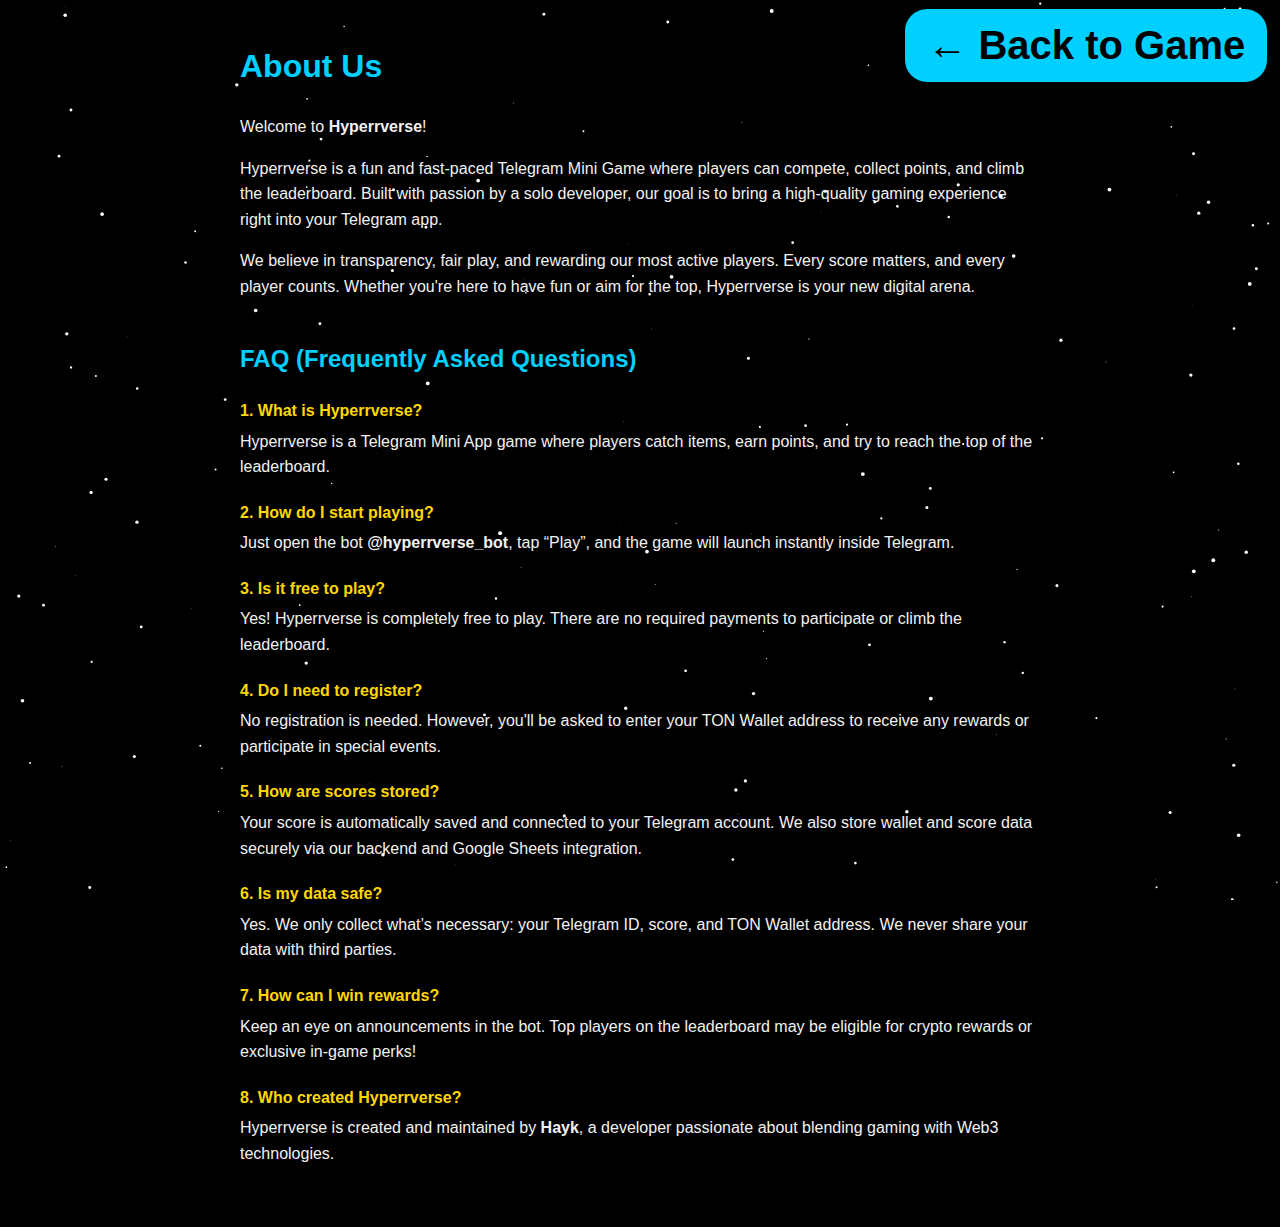
==== faq.html @ d05fb274 "Add files via upload" ====
<!DOCTYPE html>
<html lang="en">
<head>
  <meta charset="UTF-8">
  <title>About Us & FAQ - Hyperrverse</title>
  <style>
    body {
      font-family: Arial, sans-serif;
      background-color: #000000;
      color: #f2f2f2;
      line-height: 1.6;
      padding: 20px;
      max-width: 800px;
      margin: auto;
    }

    h1, h2 {
      color: #00d0ff;
    }

    .section {
      margin-bottom: 40px;
    }

    .faq-item {
      margin-bottom: 20px;
    }

    .faq-question {
      font-weight: bold;
      color: #ffd700;
    }

    .faq-answer {
      margin-top: 5px;
    }
    .custom-button {
    padding: 14px 22px;
    font-size: 40px;
    color: rgb(0, 0, 0);
    background-color: #00d0ff;
    border: none;
    border-radius: 22px;
    transition: background-color 0.3s ease;
    position: absolute;
    top: 1%;
    right: 1%;
    font-weight: bold;
}
canvas {
position: fixed;
top: 0;
left: 0;
width: 100%;
height: 100%;
}
  </style>
  
</head>
<body>
    <canvas id="starCanvas"></canvas>

    <body>

        <div>
          <button class="custom-button" onclick="window.location.href='index.html'">
            ← Back to Game
          </button>
        </div>
      
        <!-- Մնացած About Us և FAQ բովանդակությունը այստեղ -->
      
  <div class="section" id="about">
    <h1>About Us</h1>
    <p>Welcome to <strong>Hyperrverse</strong>!</p>
    <p>Hyperrverse is a fun and fast-paced Telegram Mini Game where players can compete, collect points, and climb the leaderboard. Built with passion by a solo developer, our goal is to bring a high-quality gaming experience right into your Telegram app.</p>
    <p>We believe in transparency, fair play, and rewarding our most active players. Every score matters, and every player counts. Whether you're here to have fun or aim for the top, Hyperrverse is your new digital arena.</p>
  </div>

  <div class="section" id="faq">
    <h2>FAQ (Frequently Asked Questions)</h2>

    <div class="faq-item">
      <div class="faq-question">1. What is Hyperrverse?</div>
      <div class="faq-answer">Hyperrverse is a Telegram Mini App game where players catch items, earn points, and try to reach the top of the leaderboard.</div>
    </div>

    <div class="faq-item">
      <div class="faq-question">2. How do I start playing?</div>
      <div class="faq-answer">Just open the bot <strong>@hyperrverse_bot</strong>, tap “Play”, and the game will launch instantly inside Telegram.</div>
    </div>

    <div class="faq-item">
      <div class="faq-question">3. Is it free to play?</div>
      <div class="faq-answer">Yes! Hyperrverse is completely free to play. There are no required payments to participate or climb the leaderboard.</div>
    </div>

    <div class="faq-item">
      <div class="faq-question">4. Do I need to register?</div>
      <div class="faq-answer">No registration is needed. However, you'll be asked to enter your TON Wallet address to receive any rewards or participate in special events.</div>
    </div>

    <div class="faq-item">
      <div class="faq-question">5. How are scores stored?</div>
      <div class="faq-answer">Your score is automatically saved and connected to your Telegram account. We also store wallet and score data securely via our backend and Google Sheets integration.</div>
    </div>

    <div class="faq-item">
      <div class="faq-question">6. Is my data safe?</div>
      <div class="faq-answer">Yes. We only collect what’s necessary: your Telegram ID, score, and TON Wallet address. We never share your data with third parties.</div>
    </div>

    <div class="faq-item">
      <div class="faq-question">7. How can I win rewards?</div>
      <div class="faq-answer">Keep an eye on announcements in the bot. Top players on the leaderboard may be eligible for crypto rewards or exclusive in-game perks!</div>
    </div>

    <div class="faq-item">
      <div class="faq-question">8. Who created Hyperrverse?</div>
      <div class="faq-answer">Hyperrverse is created and maintained by <strong>Hayk</strong>, a developer passionate about blending gaming with Web3 technologies.</div>
    </div>
  </div>
<script>    const canvas = document.getElementById("starCanvas");
    const ctx = canvas.getContext("2d");
    
    canvas.width = window.innerWidth;
    canvas.height = window.innerHeight;
    
    const stars = [];
    const numStars = 180;
    
    for (let i = 0; i < numStars; i++) {
        stars.push({
            x: Math.random() * canvas.width,
            y: Math.random() * canvas.height,
            radius: Math.random() * 2,
            speed: Math.random() * 0.1 + 0.1,
        });
    }
    
    function drawStars() {
        ctx.clearRect(0, 0, canvas.width, canvas.height);
        ctx.fillStyle = "white";
    
        stars.forEach((star) => {
            ctx.beginPath();
            ctx.arc(star.x, star.y, star.radius, 0, Math.PI * 2);
            ctx.fill();
    
            star.y += star.speed;
            if (star.y > canvas.height) {
                star.y = 0;
                star.x = Math.random() * canvas.width;
            }
        });
    
        requestAnimationFrame(drawStars);
    }
    
    drawStars();
    
    window.addEventListener("resize", () => {
        canvas.width = window.innerWidth;
        canvas.height = window.innerHeight;
    });
    
    </script>
</body>
</html>
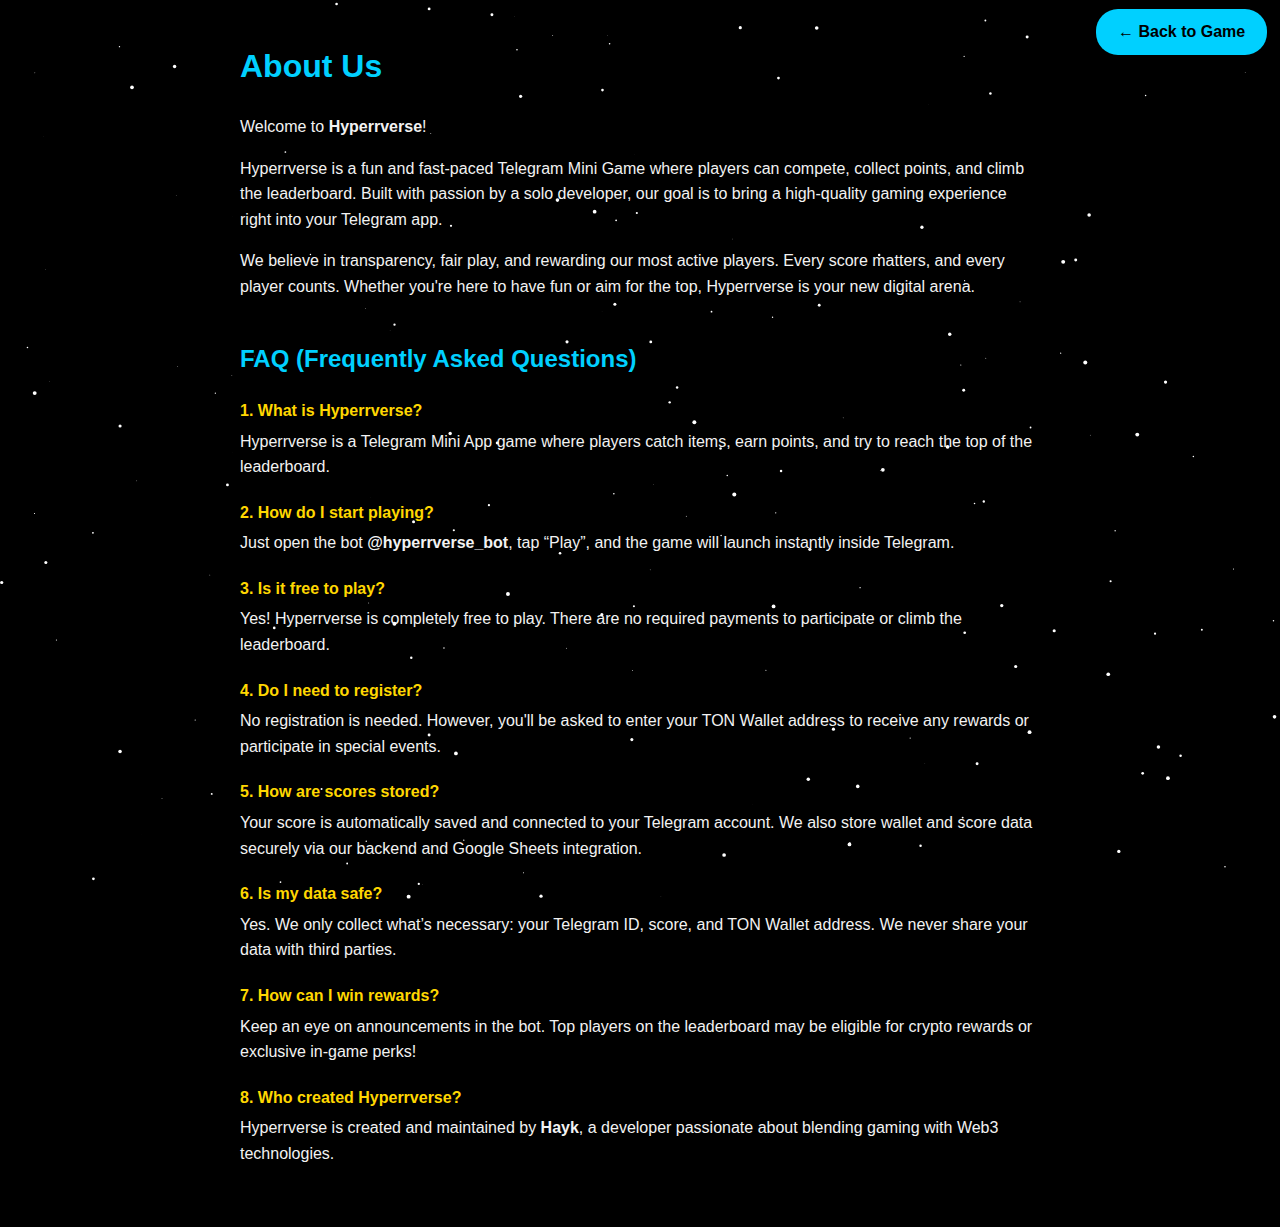
==== commit 9c7e1071: "Add files via upload" ====
--- a/faq.html
+++ b/faq.html
@@ -36,7 +36,7 @@
     }
     .custom-button {
     padding: 14px 22px;
-    font-size: 40px;
+    font-size: 16px;
     color: rgb(0, 0, 0);
     background-color: #00d0ff;
     border: none;
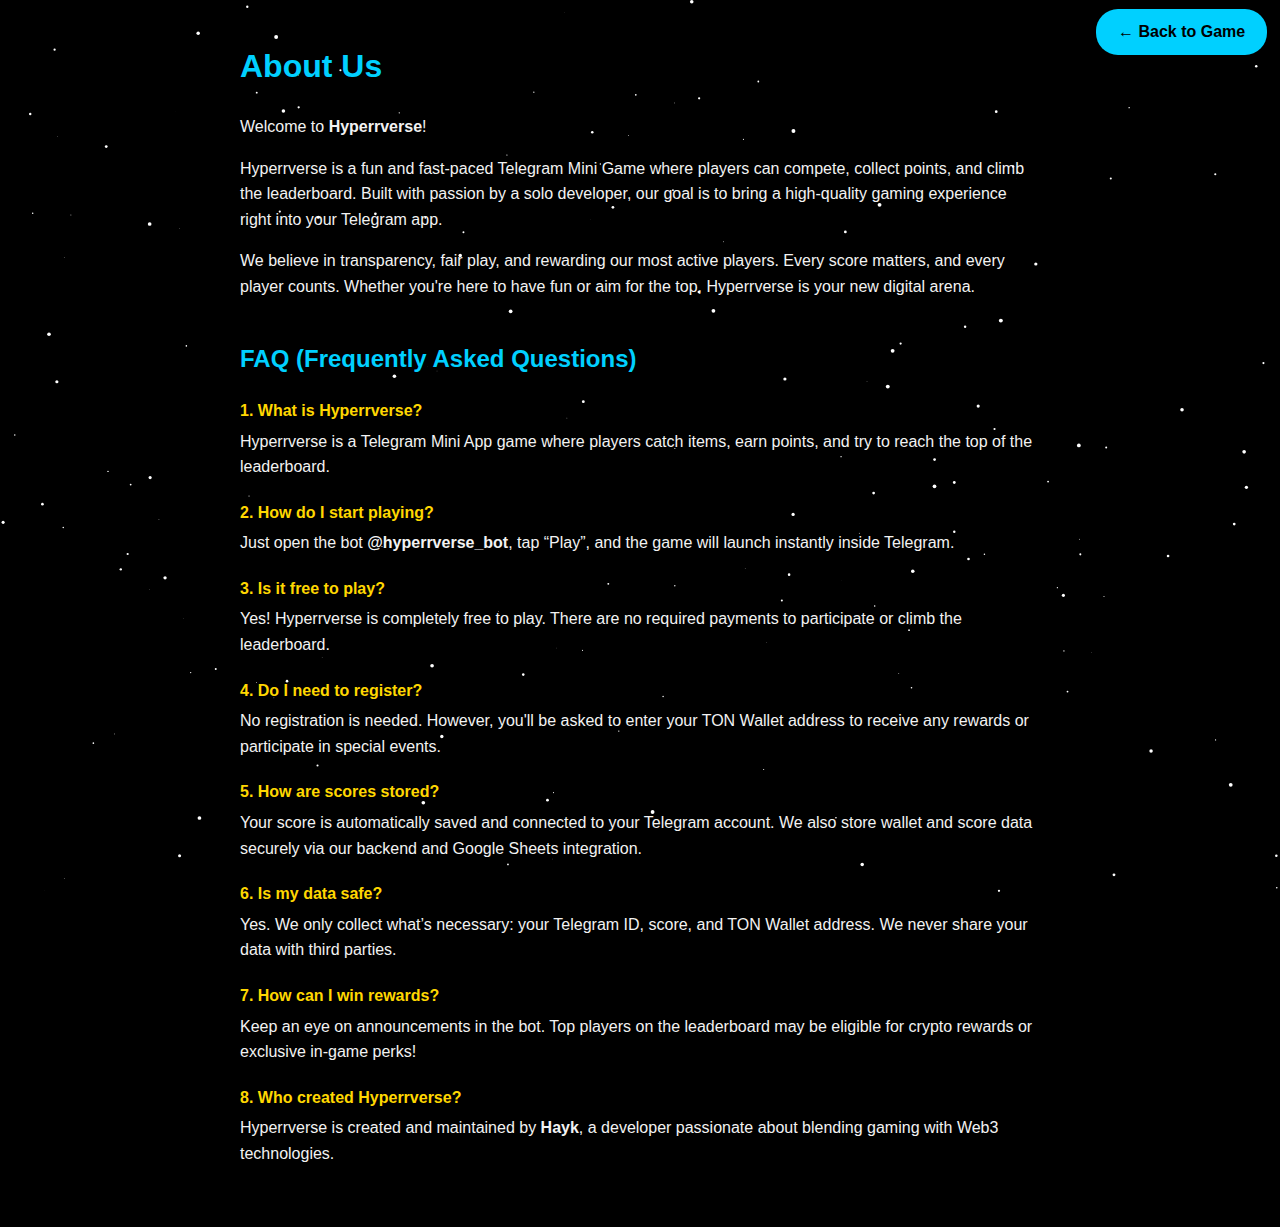
==== commit 51c2ec46: "Add files via upload" ====
--- a/faq.html
+++ b/faq.html
@@ -63,7 +63,7 @@
     <body>
 
         <div>
-          <button class="custom-button" onclick="window.location.href='index.html'">
+          <button class="custom-button" onclick="window.location.href='../index.html'">
             ← Back to Game
           </button>
         </div>
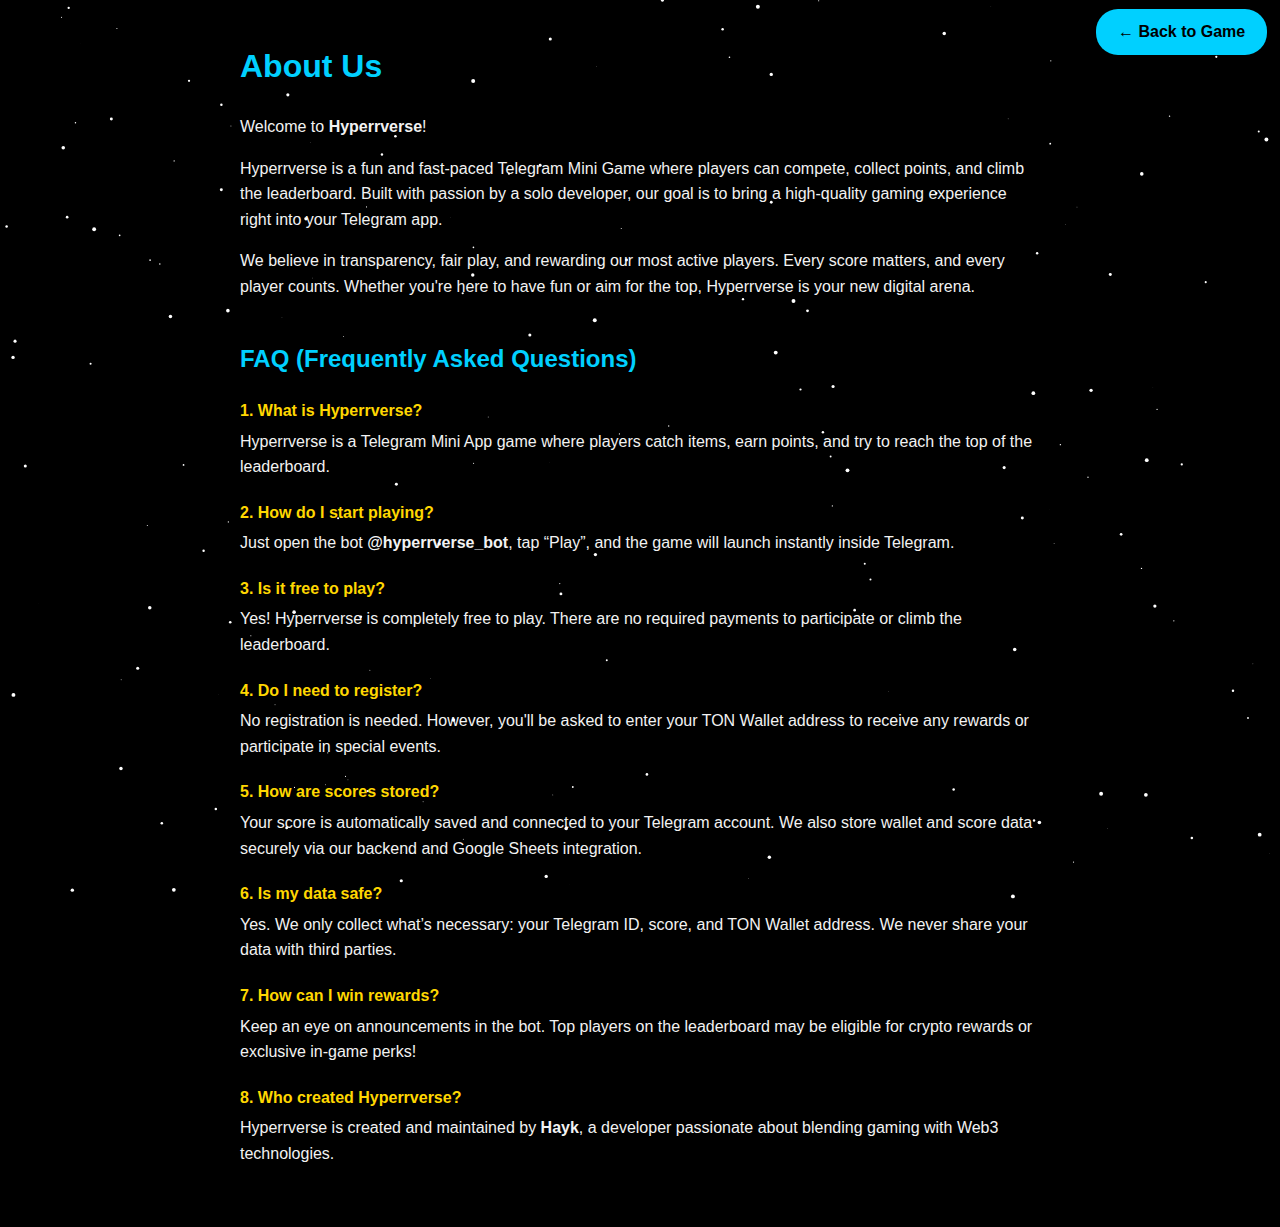
==== commit 568fb186: "Add files via upload" ====
--- a/faq.html
+++ b/faq.html
@@ -63,7 +63,7 @@
     <body>
 
         <div>
-          <button class="custom-button" onclick="window.location.href='../index.html'">
+          <button class="custom-button" onclick="window.location.href='index.html'">
             ← Back to Game
           </button>
         </div>
